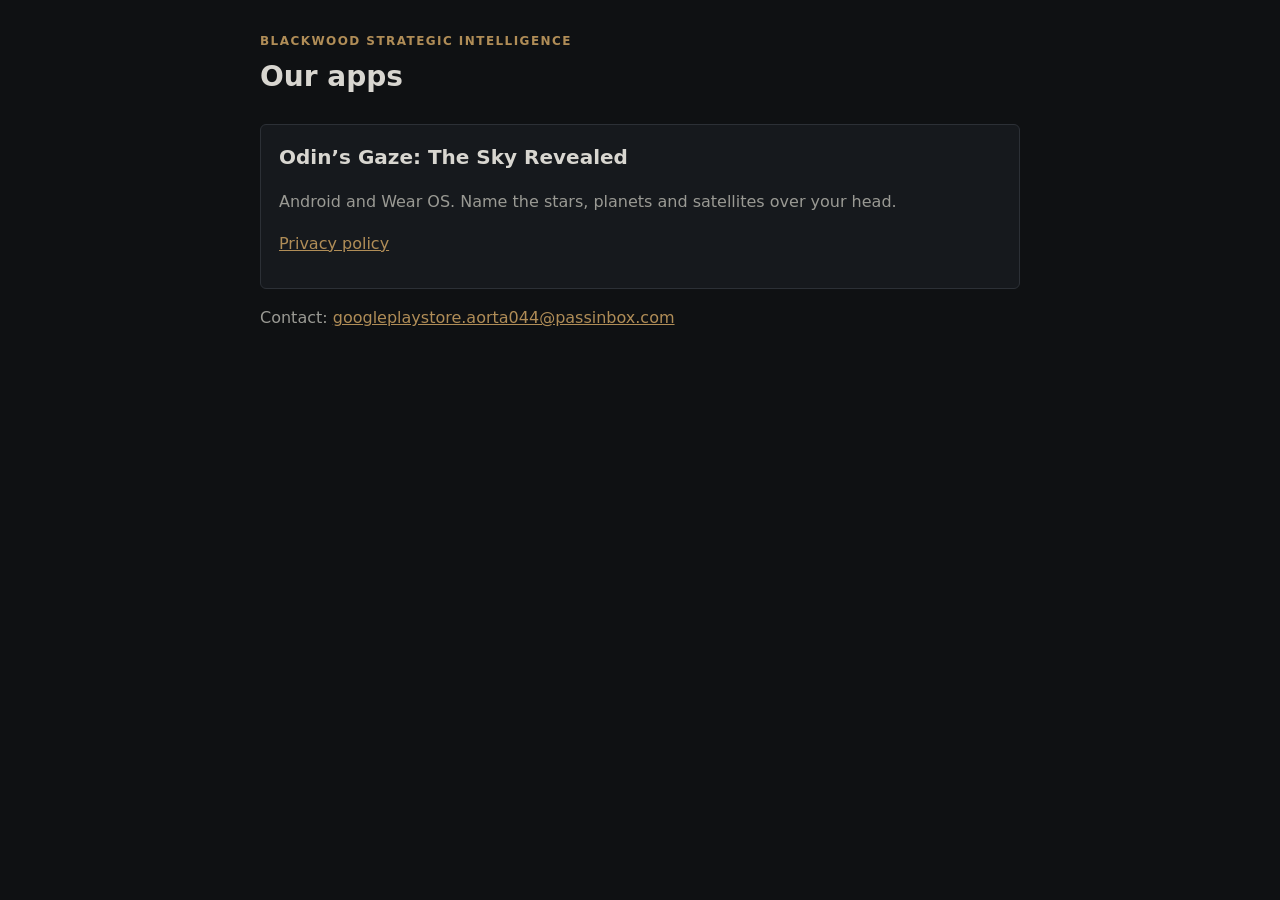
==== index.html @ dab9f16b "Odin’s Gaze privacy policy and app list page Co-Authored-By: Claude Opus 5.5 <noreply@anthropic.com>" ====
<!doctype html>
<html lang="en-AU">
<head>
<meta charset="utf-8">
<meta name="viewport" content="width=device-width, initial-scale=1">
<title>Blackwood Strategic Intelligence Apps</title>
<style>
  :root { --bg: #0F1113; --panel: #16191D; --line: #2C3036; --text: #D8D6D0; --muted: #9A9A94; --bronze: #B08D57; }
  body { margin: 0; background: var(--bg); color: var(--text); font: 16px/1.6 "Segoe UI", system-ui, sans-serif; }
  main { max-width: 760px; margin: 0 auto; padding: 32px 18px 64px; }
  .strap { color: var(--bronze); font-size: 12px; font-weight: 700; letter-spacing: .12em; }
  h1 { font-size: 28px; margin: 4px 0 24px; }
  .app { background: var(--panel); border: 1px solid var(--line); border-radius: 6px; padding: 16px 18px; margin-bottom: 12px; }
  .app h2 { margin: 0 0 4px; font-size: 20px; }
  .muted { color: var(--muted); }
  a { color: var(--bronze); }
</style>
</head>
<body>
<main>
<div class="strap">BLACKWOOD STRATEGIC INTELLIGENCE</div>
<h1>Our apps</h1>
<div class="app">
  <h2>Odin’s Gaze: The Sky Revealed</h2>
  <p class="muted">Android and Wear OS. Name the stars, planets and satellites over your head.</p>
  <p><a href="odins-gaze/privacy.html">Privacy policy</a></p>
</div>
<p class="muted">Contact: <a href="mailto:googleplaystore.aorta044@passinbox.com">googleplaystore.aorta044@passinbox.com</a></p>
</main>
</body>
</html>
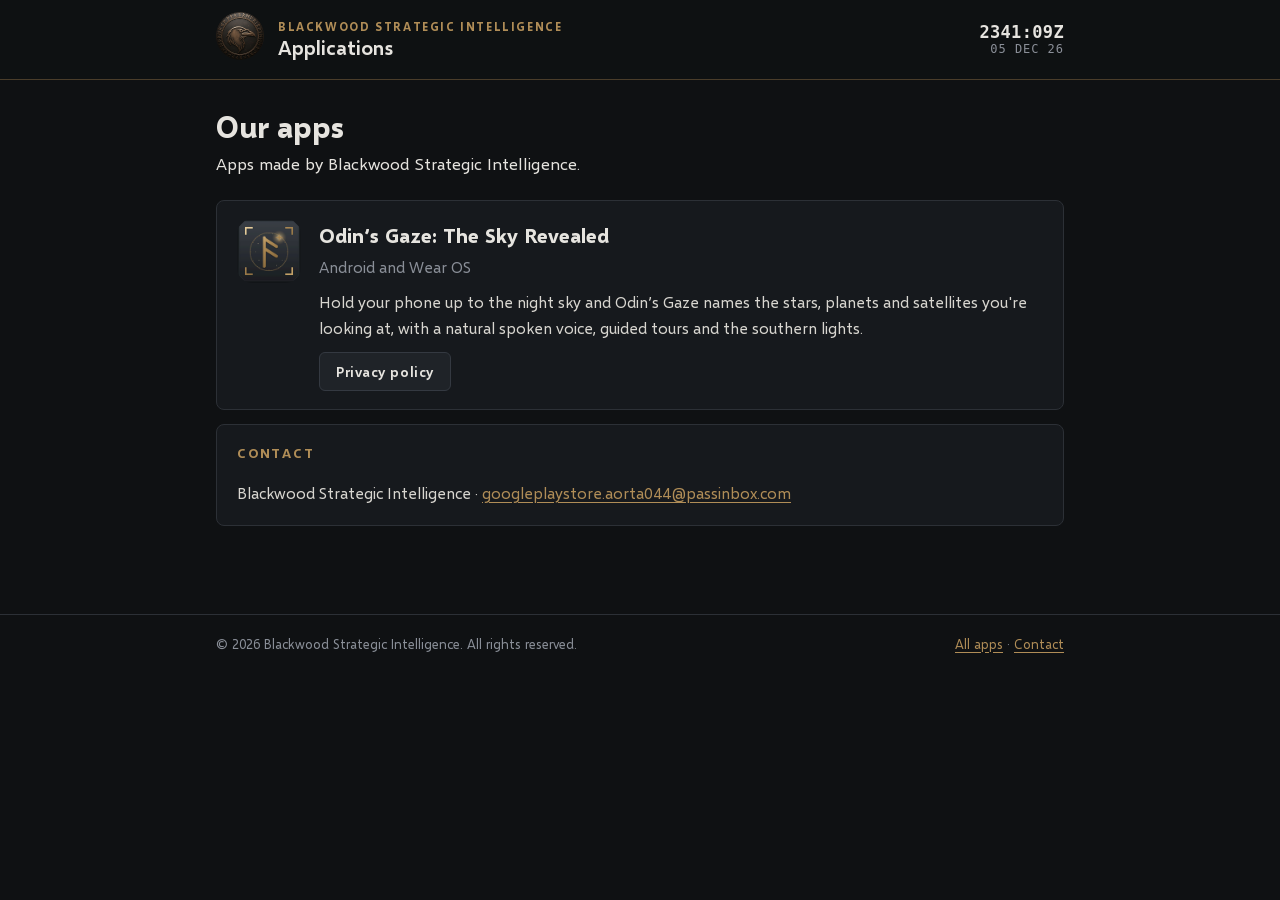
==== commit 501d9693: "Blackwood branding: logo, strap line, UTC clock, brand fonts and cards on all pages Co-Authored-By: " ====
--- a/index.html
+++ b/index.html
@@ -3,29 +3,46 @@
 <head>
 <meta charset="utf-8">
 <meta name="viewport" content="width=device-width, initial-scale=1">
-<title>Blackwood Strategic Intelligence Apps</title>
-<style>
-  :root { --bg: #0F1113; --panel: #16191D; --line: #2C3036; --text: #D8D6D0; --muted: #9A9A94; --bronze: #B08D57; }
-  body { margin: 0; background: var(--bg); color: var(--text); font: 16px/1.6 "Segoe UI", system-ui, sans-serif; }
-  main { max-width: 760px; margin: 0 auto; padding: 32px 18px 64px; }
-  .strap { color: var(--bronze); font-size: 12px; font-weight: 700; letter-spacing: .12em; }
-  h1 { font-size: 28px; margin: 4px 0 24px; }
-  .app { background: var(--panel); border: 1px solid var(--line); border-radius: 6px; padding: 16px 18px; margin-bottom: 12px; }
-  .app h2 { margin: 0 0 4px; font-size: 20px; }
-  .muted { color: var(--muted); }
-  a { color: var(--bronze); }
-</style>
+<meta name="google-site-verification" content="9ieUfRTKPk-8YkNty3VzTApTtOe651GSEqhWCvqNE6E" />
+<title>Blackwood Strategic Intelligence · Apps</title>
+<meta name="description" content="Apps made by Blackwood Strategic Intelligence.">
+<meta name="theme-color" content="#0F1113">
+<link rel="icon" type="image/png" href="assets/favicon.png">
+<link rel="stylesheet" href="assets/site.css">
 </head>
 <body>
+<header class="bw-header"><div class="inner">
+<a href="./"><img src="assets/blackwood-logo.png" alt="Blackwood Strategic Intelligence logo"></a>
+<div class="names"><div class="strap">Blackwood Strategic Intelligence</div><div class="app">Applications</div></div>
+<div class="clock" aria-label="Current time, UTC"><span id="utc">----:--Z</span><small id="utcd">-- --- --</small></div>
+</div></header>
 <main>
-<div class="strap">BLACKWOOD STRATEGIC INTELLIGENCE</div>
 <h1>Our apps</h1>
-<div class="app">
-  <h2>Odin’s Gaze: The Sky Revealed</h2>
-  <p class="muted">Android and Wear OS. Name the stars, planets and satellites over your head.</p>
-  <p><a href="odins-gaze/privacy.html">Privacy policy</a></p>
+<p class="lead">Apps made by Blackwood Strategic Intelligence.</p>
+<section class="card app-card">
+<img src="assets/odinsgaze-logo.png" alt="Odin’s Gaze app icon">
+<div>
+<h2>Odin’s Gaze: The Sky Revealed</h2>
+<p class="muted" style="margin:0">Android and Wear OS</p>
+<p style="margin:8px 0 0">Hold your phone up to the night sky and Odin’s Gaze names the stars, planets and satellites you're looking at, with a natural spoken voice, guided tours and the southern lights.</p>
+<div class="links"><a class="btn" href="odins-gaze/privacy.html">Privacy policy</a></div>
 </div>
-<p class="muted">Contact: <a href="mailto:googleplaystore.aorta044@passinbox.com">googleplaystore.aorta044@passinbox.com</a></p>
+</section>
+<section class="card">
+<h2>Contact</h2>
+<p>Blackwood Strategic Intelligence · <a href="mailto:googleplaystore.aorta044@passinbox.com">googleplaystore.aorta044@passinbox.com</a></p>
+</section>
 </main>
+<footer><div class="inner">
+<span>© 2026 Blackwood Strategic Intelligence. All rights reserved.</span>
+<span><a href="./">All apps</a> · <a href="mailto:googleplaystore.aorta044@passinbox.com">Contact</a></span>
+</div></footer>
+<script>
+(function(){var m=["JAN","FEB","MAR","APR","MAY","JUN","JUL","AUG","SEP","OCT","NOV","DEC"];
+function p(n){return (n<10?"0":"")+n}
+function t(){var d=new Date();document.getElementById("utc").textContent=p(d.getUTCHours())+p(d.getUTCMinutes())+":"+p(d.getUTCSeconds())+"Z";
+document.getElementById("utcd").textContent=p(d.getUTCDate())+" "+m[d.getUTCMonth()]+" "+String(d.getUTCFullYear()).slice(2)}
+t();setInterval(t,1000)})();
+</script>
 </body>
 </html>
--- a/assets/site.css
+++ b/assets/site.css
@@ -0,0 +1,62 @@
+/* (c) 2026 Blackwood Strategic Intelligence. Brand styles from _Brand/BRAND.md. Fonts: Selawik (SIL OFL 1.1, see fonts/Selawik-OFL.txt). */
+@font-face { font-family: "Selawik"; src: url("fonts/selawik_regular.ttf") format("truetype"); font-weight: 400; font-display: swap; }
+@font-face { font-family: "Selawik"; src: url("fonts/selawik_semibold.ttf") format("truetype"); font-weight: 600; font-display: swap; }
+@font-face { font-family: "Selawik"; src: url("fonts/selawik_bold.ttf") format("truetype"); font-weight: 700; font-display: swap; }
+:root {
+  --bg: #0F1113; --panel: #16191D; --edge: #2C3036; --rule: #4A3D2A;
+  --text: #D8D6D0; --heading: #E6E4DF; --muted: #8A8F98; --bronze: #B08D57; --brass: #8A6E42;
+  --mono: Consolas, "Cascadia Mono", ui-monospace, monospace;
+}
+* { box-sizing: border-box; }
+html { background: var(--bg); }
+body { margin: 0; background: var(--bg); color: var(--text); font: 16px/1.65 "Selawik", "Segoe UI", system-ui, sans-serif; -webkit-text-size-adjust: 100%; }
+a { color: var(--bronze); text-underline-offset: 3px; }
+a:hover { color: var(--heading); }
+
+/* Header: logo + strap line over the page name, UTC clock on the right. */
+.bw-header { position: sticky; top: 0; z-index: 2; background: rgba(15,17,19,.94); backdrop-filter: blur(6px); border-bottom: 1px solid var(--rule); }
+.bw-header .inner { max-width: 880px; margin: 0 auto; padding: 12px 16px; display: flex; align-items: center; gap: 14px; }
+.bw-header img { width: 48px; height: 48px; border-radius: 50%; flex: none; }
+.bw-header .names { flex: 1; min-width: 0; }
+.strap { color: var(--bronze); font-size: 11.5px; font-weight: 700; letter-spacing: .14em; text-transform: uppercase; line-height: 1.3; }
+.bw-header .app { color: var(--heading); font-size: 20px; font-weight: 600; line-height: 1.25; white-space: nowrap; overflow: hidden; text-overflow: ellipsis; }
+.clock { font-family: var(--mono); text-align: right; color: var(--heading); font-size: 17px; font-weight: 700; line-height: 1.15; letter-spacing: .02em; }
+.clock small { display: block; color: var(--muted); font-size: 12px; font-weight: 400; letter-spacing: .08em; }
+
+main { max-width: 880px; margin: 0 auto; padding: 28px 16px 56px; }
+.hero { display: flex; gap: 18px; align-items: center; margin: 4px 0 24px; }
+.hero img { width: 76px; height: 76px; border-radius: 18px; flex: none; box-shadow: 0 0 0 1px var(--edge); }
+h1 { color: var(--heading); font-size: 30px; font-weight: 700; line-height: 1.2; margin: 0 0 6px; }
+.chip { display: inline-block; border: 1px solid var(--edge); background: var(--panel); color: var(--muted); border-radius: 999px; padding: 2px 12px; font-size: 13px; }
+.lead { font-size: 17px; color: var(--heading); margin: 0 0 22px; }
+.card { background: var(--panel); border: 1px solid var(--edge); border-radius: 8px; padding: 18px 20px; margin: 0 0 14px; }
+h2 { color: var(--bronze); font-size: 13px; font-weight: 700; letter-spacing: .14em; text-transform: uppercase; margin: 0 0 10px; }
+.card p:last-child, .card ul:last-child { margin-bottom: 0; }
+ul { padding-left: 20px; }
+li { margin: 6px 0; }
+li::marker { color: var(--bronze); }
+strong { color: var(--heading); font-weight: 600; }
+.muted { color: var(--muted); }
+.table-wrap { overflow-x: auto; margin: 6px 0 10px; }
+table { width: 100%; border-collapse: collapse; min-width: 520px; font-size: 15px; }
+th, td { text-align: left; vertical-align: top; padding: 9px 10px; border-bottom: 1px solid var(--edge); }
+th { color: var(--bronze); font-size: 12px; font-weight: 700; letter-spacing: .1em; text-transform: uppercase; }
+tr:last-child td { border-bottom: 0; }
+
+.app-card { display: flex; gap: 18px; align-items: flex-start; }
+.app-card img { width: 64px; height: 64px; border-radius: 15px; flex: none; }
+.app-card h2 { color: var(--heading); font-size: 20px; letter-spacing: 0; text-transform: none; margin: 0 0 2px; }
+.links { display: flex; flex-wrap: wrap; gap: 8px; margin-top: 10px; }
+.btn { display: inline-block; padding: 7px 16px; border-radius: 6px; border: 1px solid #343941; background: #1F2328; color: var(--heading); text-decoration: none; font-weight: 600; font-size: 14px; letter-spacing: .04em; }
+.btn:hover { border-color: var(--bronze); color: var(--heading); }
+.btn.primary { background: var(--bronze); border-color: var(--bronze); color: #0F1113; }
+
+footer { border-top: 1px solid var(--edge); margin-top: 18px; }
+footer .inner { max-width: 880px; margin: 0 auto; padding: 18px 16px 32px; display: flex; flex-wrap: wrap; gap: 8px 18px; justify-content: space-between; color: var(--muted); font-size: 13.5px; }
+
+@media (max-width: 560px) {
+  .clock { display: none; }
+  h1 { font-size: 25px; }
+  .hero img { width: 60px; height: 60px; border-radius: 14px; }
+  .card { padding: 16px; }
+}
